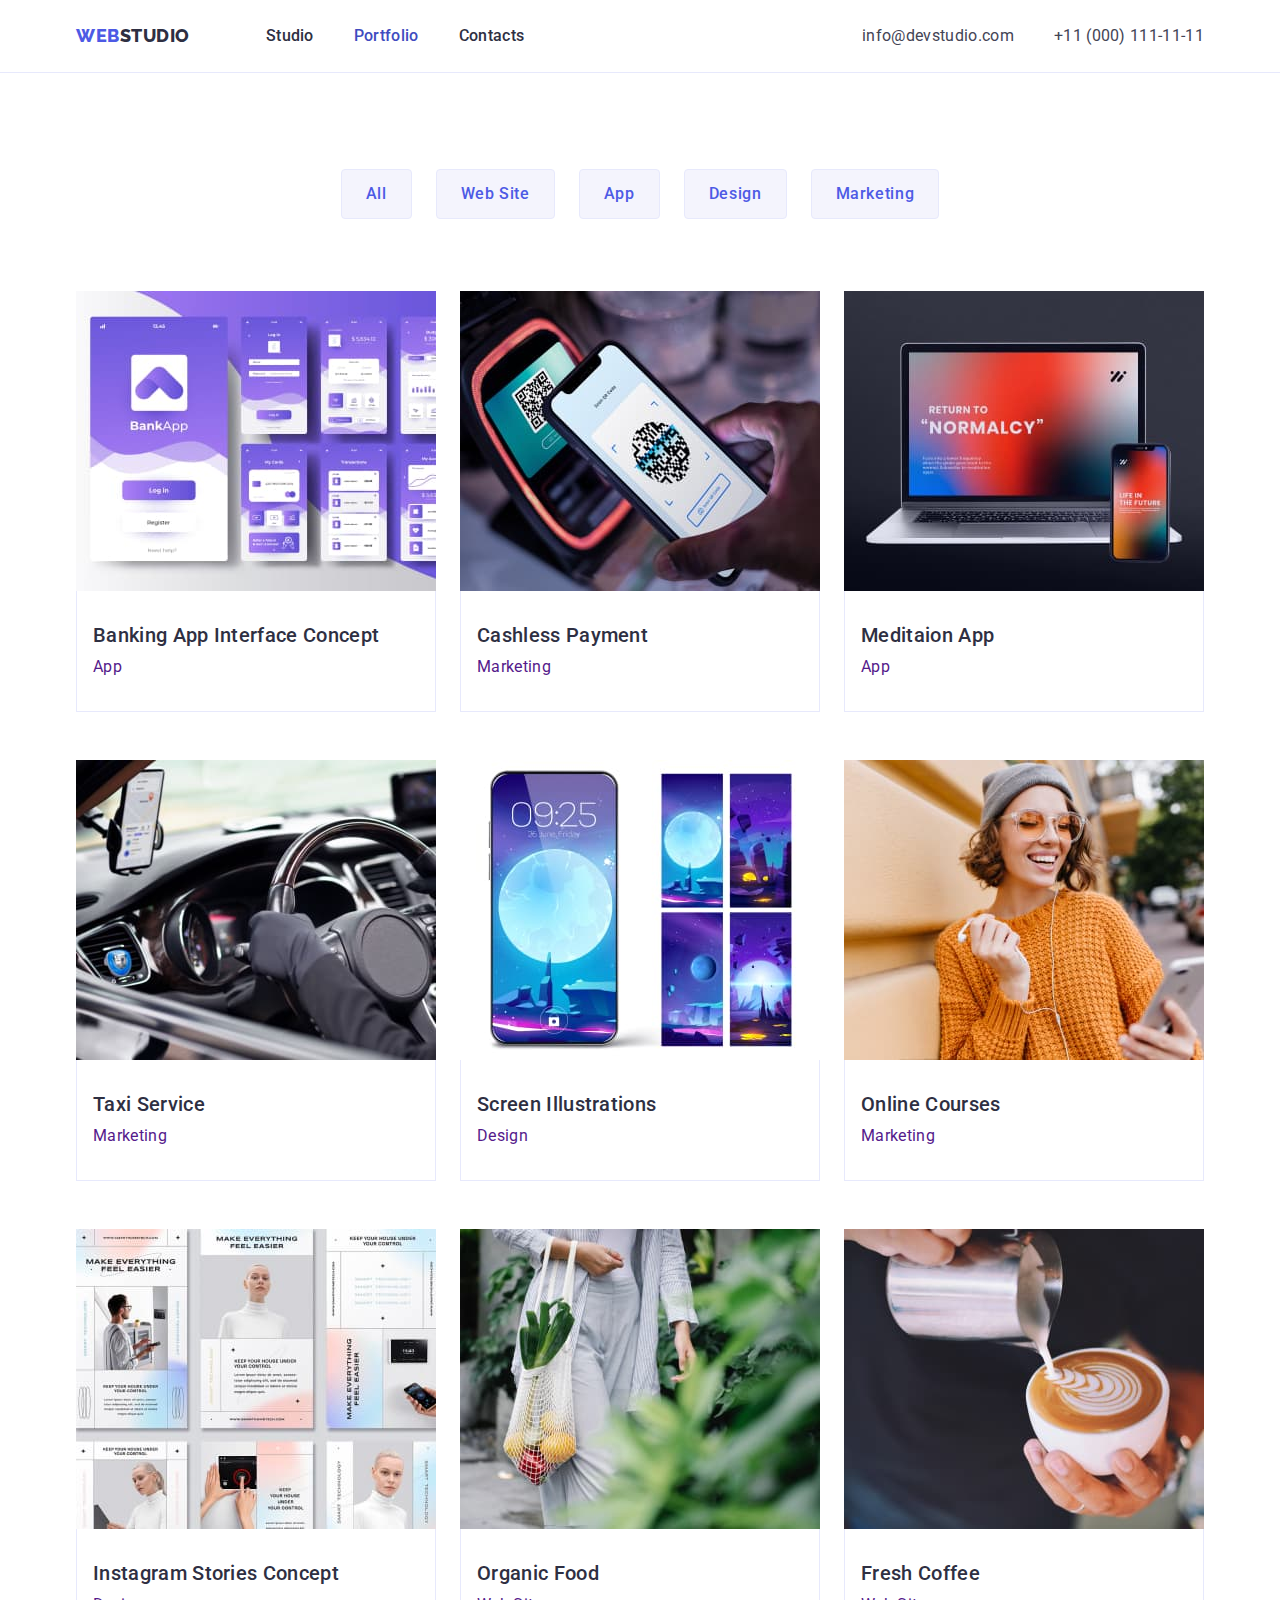
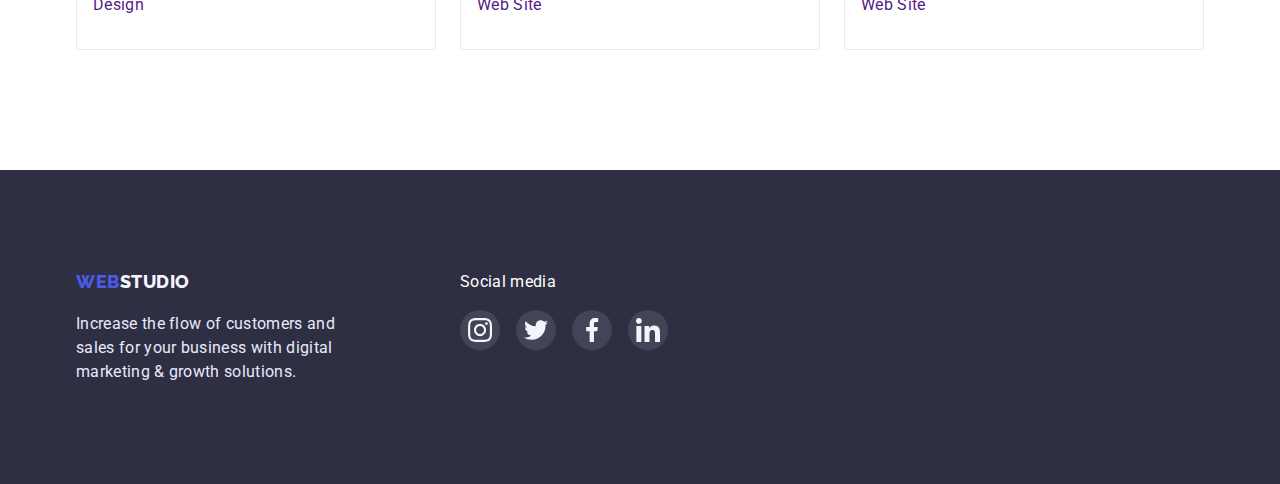
==== portfolio.html @ b34d24d1 "Initial commit" ====
<!DOCTYPE html>
<html lang="en">
  <head>
    <meta charset="UTF-8" />
    <meta http-equiv="X-UA-Compatible" content="IE=edge" />
    <meta name="viewport" content="width=device-width, initial-scale=1.0" />
    <title>Portfolio</title>
    <link rel="preconnect" href="https://fonts.googleapis.com" />
    <link rel="preconnect" href="https://fonts.gstatic.com" crossorigin />
    <link
      href="https://fonts.googleapis.com/css2?family=Raleway:wght@800&family=Roboto:wght@400;500;700&display=swap"
      rel="stylesheet"
    />
    <link
      rel="stylesheet"
      href="https://cdnjs.cloudflare.com/ajax/libs/modern-normalize/1.1.0/modern-normalize.min.css"
    />
    <link rel="stylesheet" href="./css/styles.css" />
  </head>
  <body>
    <!--HEADER-->
    <header class="header">
      <div class="container main-nav">
        <nav class="site-nav">
          <a href="./index.html" class="logotype"
            >Web<span class="studio-header">Studio</span></a
          >
          <ul class="site-nav">
            <li class="item">
              <a class="link" href="./index.html">Studio</a>
            </li>
            <li class="item">
              <a class="link current" href="./portfolio.html">Portfolio</a>
            </li>
            <li class="item">
              <a class="link" href="./index.html">Contacts</a>
            </li>
          </ul>
        </nav>
        <address>
          <ul class="contacts">
            <li class="item">
              <a href="mailto:info@devstudio.com" class="link"
                >info@devstudio.com</a
              >
            </li>
            <li class="item">
              <a href="tel:+110001111111" class="link">+11 (000) 111-11-11</a>
            </li>
          </ul>
        </address>
      </div>
    </header>
    <main>
      <!--PORTFOLIO-->
      <section class="section-portfolio">
        <div class="container">
          <h1 class="visually-hidden">Portfolio</h1>
          <ul class="portfolio-btn">
            <li>
              <button class="button secondary" type="button">All</button>
            </li>
            <li>
              <button class="button secondary" type="button">Web Site</button>
            </li>
            <li>
              <button class="button secondary" type="button">App</button>
            </li>
            <li>
              <button class="button secondary" type="button">Design</button>
            </li>
            <li>
              <button class="button secondary" type="button">Marketing</button>
            </li>
          </ul>
          <ul class="portfolio-illustrations">
            <li>
                <a href="" class="portfolio-illustration-link link"
                aria-label="link for Banking App Interface Concept"
                rel="noopener noreferer"
                target="_blank">
                <img
                  src="./images/portfolio-items/banking-app-interface-concept.jpg"
                  alt="Banking App Interface Concept"
                  width="360"
                />
                <div class="portfolio-border">
                  <h2 class="definition-portfolio">
                    Banking App Interface Concept
                  </h2>
                  <p class="portfolio-business">App</p>
                </div>
              </a>
            </li>
            <li>
              <a href="" class="portfolio-illustration-link link"
              aria-label="link for cashless-payment"
              rel="noopener noreferer"
              target="_blank">
                <img
                  src="./images/portfolio-items/cashless-payment.jpg"
                  alt="Banking App Interface Concept"
                  width="360"
                />
                <div class="portfolio-border">
                  <h2 class="definition-portfolio">Cashless Payment</h2>
                  <p class="portfolio-business">Marketing</p>
                </div>
              </a>
            </li>
            <li>
              <a href="" class="portfolio-illustration-link link"
              aria-label="link for Meditaion App"
              rel="noopener noreferer"
              target="_blank">
                <img
                  src="./images/portfolio-items/meditaion-app.jpg"
                  alt="Laptop and smartphone"
                  width="360"
                />
                <div class="portfolio-border">
                  <h2 class="definition-portfolio">Meditaion App</h2>
                  <p class="portfolio-business">App</p>
                </div>
              </a>
            </li>
            <li>
              <a href="" class="portfolio-illustration-link link"
              aria-label="link for Taxi Service"
              rel="noopener noreferer"
              target="_blank">
                <img
                src="./images/portfolio-items/taxi-service.jpg"
                alt="Smartphone inside taxi"
                width="360"
                />
                <div class="portfolio-border">
                  <h2 class="definition-portfolio">Taxi Service</h2>
                  <p class="portfolio-business">Marketing</p>
                </div>
              </a>
            </li>
            <li>
              <a href="" class="portfolio-illustration-link link"
              aria-label="link for Screen Illustrations"
              rel="noopener noreferer"
              target="_blank">
                <img
                src="./images/portfolio-items/screen-illustrations.jpg"
                alt="Images on screen"
                  width="360"
                />
                <div class="portfolio-border">
                  <h2 class="definition-portfolio">Screen Illustrations</h2>
                  <p class="portfolio-business">Design</p>
                </div>
              </a>
            </li>
            <li>
              <a href="" class="portfolio-illustration-link link"
              aria-label="link for Online Courses"
              rel="noopener noreferer"
              target="_blank">
                <img
                  src="./images/portfolio-items/online-courses.jpg"
                  alt="Girl looks at the smartphone"
                  width="360"
                />
                <div class="portfolio-border">
                  <h2 class="definition-portfolio">Online Courses</h2>
                  <p class="portfolio-business">Marketing</p>
                </div>
              </a>
            </li>
            <li>
              <a href="" class="portfolio-illustration-link link"
              aria-label="link for Instagram Stories Concept"
              rel="noopener noreferer"
              target="_blank">
                <img
                  src="./images/portfolio-items/instagram-stories-concept.jpg"
                  alt="Instagram Stories Concept"
                  width="360"
                />
                <div class="portfolio-border">
                  <h2 class="definition-portfolio">Instagram Stories Concept</h2>
                  <p class="portfolio-business">Design</p>
                </div>
              </a>
            </li>
            <li>
              <a href="" class="portfolio-illustration-link link"
              aria-label="link for web site Organic Food"
              rel="noopener noreferer"
              target="_blank">
                <img
                  src="./images/portfolio-items/organic-food.jpg"
                  alt="Vegetables in the bag"
                  width="360"
                />
                <div class="portfolio-border">
                  <h2 class="definition-portfolio">Organic Food</h2>
                  <p class="portfolio-business">Web Site</p>
                </div>
              </a>
            </li>
            <li>
              <a href="" class="portfolio-illustration-link link"
              aria-label="link for Fresh Coffee web site "
              rel="noopener noreferer"
              target="_blank">
                <img
                  src="./images/portfolio-items/fresh-coffee.jpg"
                  alt="Barista making fresh-coffee"
                  width="360"
                />
                <div class="portfolio-border">
                  <h2 class="definition-portfolio">Fresh Coffee</h2>
                  <p class="portfolio-business">Web Site</p>
                </div>
              </a>
            </li>
          </ul>
        </div>
      </section>
    </main>
    <!--FOOTER-->
    <footer class="footer">
      <div class="container-footer">
        <div>
          <a href="./index.html" class="logotype link"
            >Web<span class="studio-footer">Studio</span></a
          >
          <p class="text-footer">
            Increase the flow of customers and sales for your business with
            digital marketing & growth solutions.
          </p>
        </div>
        <div class="social-footer">
          <p class=>Social media</p>
          <ul class="social-list-footer">
            <li>
              <a
                href=""
                class="social-footer-link"
                aria-label="link for instagram"
                rel="noopener noreferer"
                target="_blank"
              >
                <svg class="social-footer-icon" width="24" height="24">
                  <use
                    href="./images/icons.svg/symbol-defs.svg#icon-instagram"
                  ></use>
                </svg>
              </a>
            </li>
            <li class="social-list-item">
              <a
                href=""
                class="social-footer-link"
                aria-label="link for twitter"
                rel="noopener noreferer"
                target="_blank"
              >
                <svg width="24" height="24">
                  <use
                    href="./images/icons.svg/symbol-defs.svg#icon-twitter"
                  ></use>
                </svg>
              </a>
            </li>
            <li class="social-list-item">
              <a
                href=""
                class="social-footer-link"
                aria-label="link for facebook"
                rel="noopener noreferer"
                target="_blank"
              >
                <svg class="social-list-icon" width="24" height="24">
                  <use
                    href="./images/icons.svg/symbol-defs.svg#icon-facebook"
                  ></use>
                </svg>
              </a>
            </li>
            <li class="social-list-item">
              <a
                href=""
                class="social-footer-link"
                aria-label="link for linkedin"
                rel="noopener noreferer"
                target="_blank"
              >
                <svg class="social-list-icon" width="24" height="24">
                  <use
                    href="./images/icons.svg/symbol-defs.svg#icon-linkedin"
                  ></use>
                </svg>
              </a>
            </li>
          </ul>
        </div>
      </div>
    </footer>
  </body>
</html>
---- css/styles.css ----
:root {
  --text-color: #434455;
  --dark-color: #2e2f42;
  --pressed-state-color: #404bbf;
  --primary-brand-color: #4d5ae5;
  --accent-color: #e7e9fc;
  --white-color: #ffffff;
  --light-color: #f4f4fd;
  --green-color: #31d0aa;
  --lightslate-color: #8e8f99;
}

html {
  box-sizing: border-box;
}

*,
*::before,
*::after {
  box-sizing: inherit;
}

body {
  font-family: "Roboto", sans-serif;
  font-size: 16px;
  letter-spacing: 0.02em;
  line-height: 1.5;
  color: var(--text-color);
  background-color: var(--white-color);
}

.link {
  text-decoration: none;
}

ul {
  list-style: none;
  margin-top: 0;
  margin-bottom: 0;
}

p {
  margin-top: 0;
  margin-bottom: 0;
}

h1 {
  margin: 0;
}

img {
  display: block;
  max-width: 100%;
  height: auto;
}

.visually-hidden {
  position: absolute;
  width: 1px;
  height: 1px;
  margin: -1px;
  border: 0;
  padding: 0;

  white-space: nowrap;
  clip-path: inset(100%);
  clip: rect(0 0 0 0);
  overflow: hidden;
}

.container {
  margin-right: auto;
  margin-left: auto;
  width: 1158px;
  padding-left: 15px;
  padding-right: 15px;
}

.section {
  padding-top: 120px;
  padding-bottom: 120px;
}

/*HEADER*/
.header {
  border-bottom: 1px solid #e7e9fc;
}

.main-nav {
  display: flex;
  align-items: center;
  justify-content: space-between;
}

.logotype {
  display: flex;
  align-items: center;
  margin-right: 76px;
  font-family: "Raleway", sans-serif;
  font-weight: 800;
  font-size: 18px;
  line-height: 1.33;
  letter-spacing: 0.03em;
  text-transform: uppercase;
  color: var(--primary-brand-color);
  text-decoration: none;
}

.studio-header {
  color: var(--dark-color);
}
.site-nav {
  display: flex;
  padding: 0;
}

.site-nav .link {
  padding: 24px 0;
  display: block;
  color: var(--dark-color);
  font-weight: 500;
}

.site-nav .item + .item {
  margin-left: 40px;
}

.site-nav .link:hover,
.site-nav .link:focus,
.site-nav .link.current,
.contacts .link:hover,
.contacts .link:focus {
  color: var(--pressed-state-color);
}

.contacts {
  padding: 0;
  display: flex;
  margin-left: auto;
}

.contacts .item + .item {
  margin-left: 40px;
}

.contacts .link {
  font-style: normal;
  color: var(--text-color);
}

/*HERO*/

.overlay {
  text-align: center;
  padding-top: 188px;
  padding-bottom: 188px;
  max-width: 1440px;
  height: 600px;
  margin: 0 auto;
  outline: 1px solid transparent;
  background-image: linear-gradient(
      to right,
      rgba(46, 47, 66, 0.7),
      rgba(46, 47, 66, 0.7)
    ),
    url(../images/hero-background.jpg);
  background-repeat: no-repeat;
  background-position: center;
  background-size: cover;
  background-color: var(--dark-color);
}

.main-title {
  display: inline-block;
  max-width: 496px;
  font-size: 56px;
  line-height: 1.07;
  color: var(--white-color);
  margin-bottom: 48px;
}

.button {
  display: flex;
  align-items: center;
  margin-right: auto;
  margin-left: auto;
  border-radius: 4px;
  font-weight: 500;
  line-height: 1.5;
  letter-spacing: 0.04em;
  text-align: center;
  border: 1px solid transparent;
  cursor: pointer;
}

.button.primary {
  padding: 16px 32px;
  box-shadow: 0px 4px 4px rgba(0, 0, 0, 0.15);
  color: var(--white-color);
  background: var(--primary-brand-color);
}

.button.primary:hover,
.button.primary:focus {
  background: var(--pressed-state-color);
}

.button.secondary {
  padding: 12px 24px;
  border: 1px solid var(--accent-color);
  color: var(--primary-brand-color);
  background: var(--light-color);
  border-color: var(--accent-color);
}

.button.secondary:hover,
.button.secondary:focus {
  color: var(--white-color);
  background: var(--pressed-state-color);
  border: 1px solid transparent;
  box-shadow: 0px 3px 1px rgba(0, 0, 0, 0.1), 0px 2px 1px rgba(0, 0, 0, 0.08),
    0px 2px 2px rgba(0, 0, 0, 0.12);
}

/*GOALS, GOALS ILLUSTRATIONS, TEAM PHOTO*/

.section-goals {
  padding-top: 120px;
  padding-bottom: 0;
}
.goals-ul {
  display: flex;
  padding-left: 0;
  gap: 24px;
}

.goals-item {
  flex-basis: 264px;
}

.goals-box {
  display: flex;
  margin-bottom: 8px;
  width: 264px;
  height: 112px;
  background: #f4f4fd;
  border-radius: 4px;
  align-items: center;
  justify-content: center;
}

.antenna-icon {
  width: 60px;
  height: 64px;
}

.subtitle {
  margin: 0 0 72px 0;
  font-size: 36px;
  line-height: 1.11;
  text-transform: capitalize;
  color: var(--dark-color);
  text-align: center;
}

.definition {
  margin: 32px 0 8px;
  font-weight: 500;
  font-size: 20px;
  line-height: 1.2;
  color: var(--dark-color);
}

.goals-ul .definition {
  margin: 0 0 8px;
}

.goals-illustrations,
.team-photoes {
  padding: 0;
  margin: 0;
  display: flex;
  gap: 24px;
}

.teamphotoes-bgr {
  background-color: var(--light-color);
}

.team-photoes .definition {
  text-align: center;
}

.team-photoes p {
  text-align: center;
}

.teamphotoes-li {
  background-color: var(--white-color);
  box-shadow: 0px 1px 6px rgba(46, 47, 66, 0.08),
    0px 1px 1px rgba(46, 47, 66, 0.16), 0px 2px 1px rgba(46, 47, 66, 0.08);
  border-radius: 0px 0px 4px 4px;
}

.social-list {
  display: flex;
  align-items: center;
  justify-content: center;
  gap: 24px;
  padding: 0;
  margin: 8px 0 32px;
}

.social-list-link {
  width: 40px;
  height: 40px;
  border-radius: 50%;

  background: var(--primary-brand-color);
  padding: 0;
  display: flex;
  align-items: center;
  justify-content: center;
}

.social-list-icon {
  fill: currentColor;
}

.social-list-link:hover,
.social-list-link:focus {
  background-color: var(--pressed-state-color);
}

/*PORTFOLIO*/

.section-portfolio {
  padding-top: 96px;
  padding-bottom: 120px;
}

.portfolio-btn {
  display: flex;
  align-items: center;
  justify-content: center;
  gap: 24px;
  margin-bottom: 72px;
  padding: 0;
}

.portfolio-illustrations {
  display: flex;
  flex-wrap: wrap;
  row-gap: 48px;
  column-gap: 24px;
  margin: o;
  padding: 0;
}

.portfolio-illustration-link {
  display: block;
}

.portfolio-illustration-link:hover {
  box-shadow: 0px 1px 6px rgba(46, 47, 66, 0.08),
    0px 1px 1px rgba(46, 47, 66, 0.16), 0px 2px 1px rgba(46, 47, 66, 0.08);
}

.portfolio-border {
  display: flex;
  flex-direction: column;
  border-right: 1px solid var(--accent-color);
  border-bottom: 1px solid var(--accent-color);
  border-left: 1px solid var(--accent-color);
}

.definition-portfolio {
  font-weight: 500;
  font-size: 20px;
  line-height: 1.2;
  color: var(--dark-color);
  margin-top: 32px;
  margin-right: auto;
  margin-bottom: 8px;
  margin-left: 16px;
}

.portfolio-business {
  margin-left: 16px;
  margin-bottom: 32px;
  margin-right: auto;
}

/**CUSTOMERS**/

.customers-list {
  display: flex;
  align-items: center;
  justify-content: center;
  gap: 24px;
}

.customer-link {
  display: flex;
  align-items: center;
  justify-content: center;
  width: 168px;
  height: 88px;
  border: 1px solid var(--lightslate-color);
  border-radius: 4px;
}
.customer-icon {
  fill: var(--lightslate-color);
}
.customer-link:hover,
.customer-link:focus {
  border-color: var(--pressed-state-color);
}

.customer-link:hover .customer-icon,
.customer-link:focus .customer-icon {
  fill: var(--pressed-state-color);
}
/*FOOTER*/

.footer {
  display: flex;
  background: var(--dark-color);
  padding-top: 100px;
  padding-bottom: 100px;
}

.container-footer {
  display: flex;
  margin-right: auto;
  margin-left: auto;
  width: 1158px;
  padding-left: 15px;
  padding-right: 15px;
  gap: 120px;
}

.footer .logotype {
  margin-right: 0;
}

.studio-footer {
  color: var(--light-color);
}

.text-footer {
  max-width: 264px;
  color: var(--accent-color);
  margin-top: 18px;
}

.social-footer {
  color: var(--white-color);
}

.social-list-footer {
  display: flex;
  align-items: center;
  justify-content: center;
  margin-top: 16px;
  gap: 16px;
  padding: 0;
}

.social-footer-link {
  display: flex;
  width: 40px;
  height: 40px;
  border-radius: 50%;
  background: var(--text-color);
  align-items: center;
  justify-content: center;
  fill: var(--light-color);
  opacity: 0, 1;
}

.social-footer-icon {
  fill: currentColor;
}

.social-footer-link:hover,
.social-footer-link:focus {
  background: var(--green-color);
}
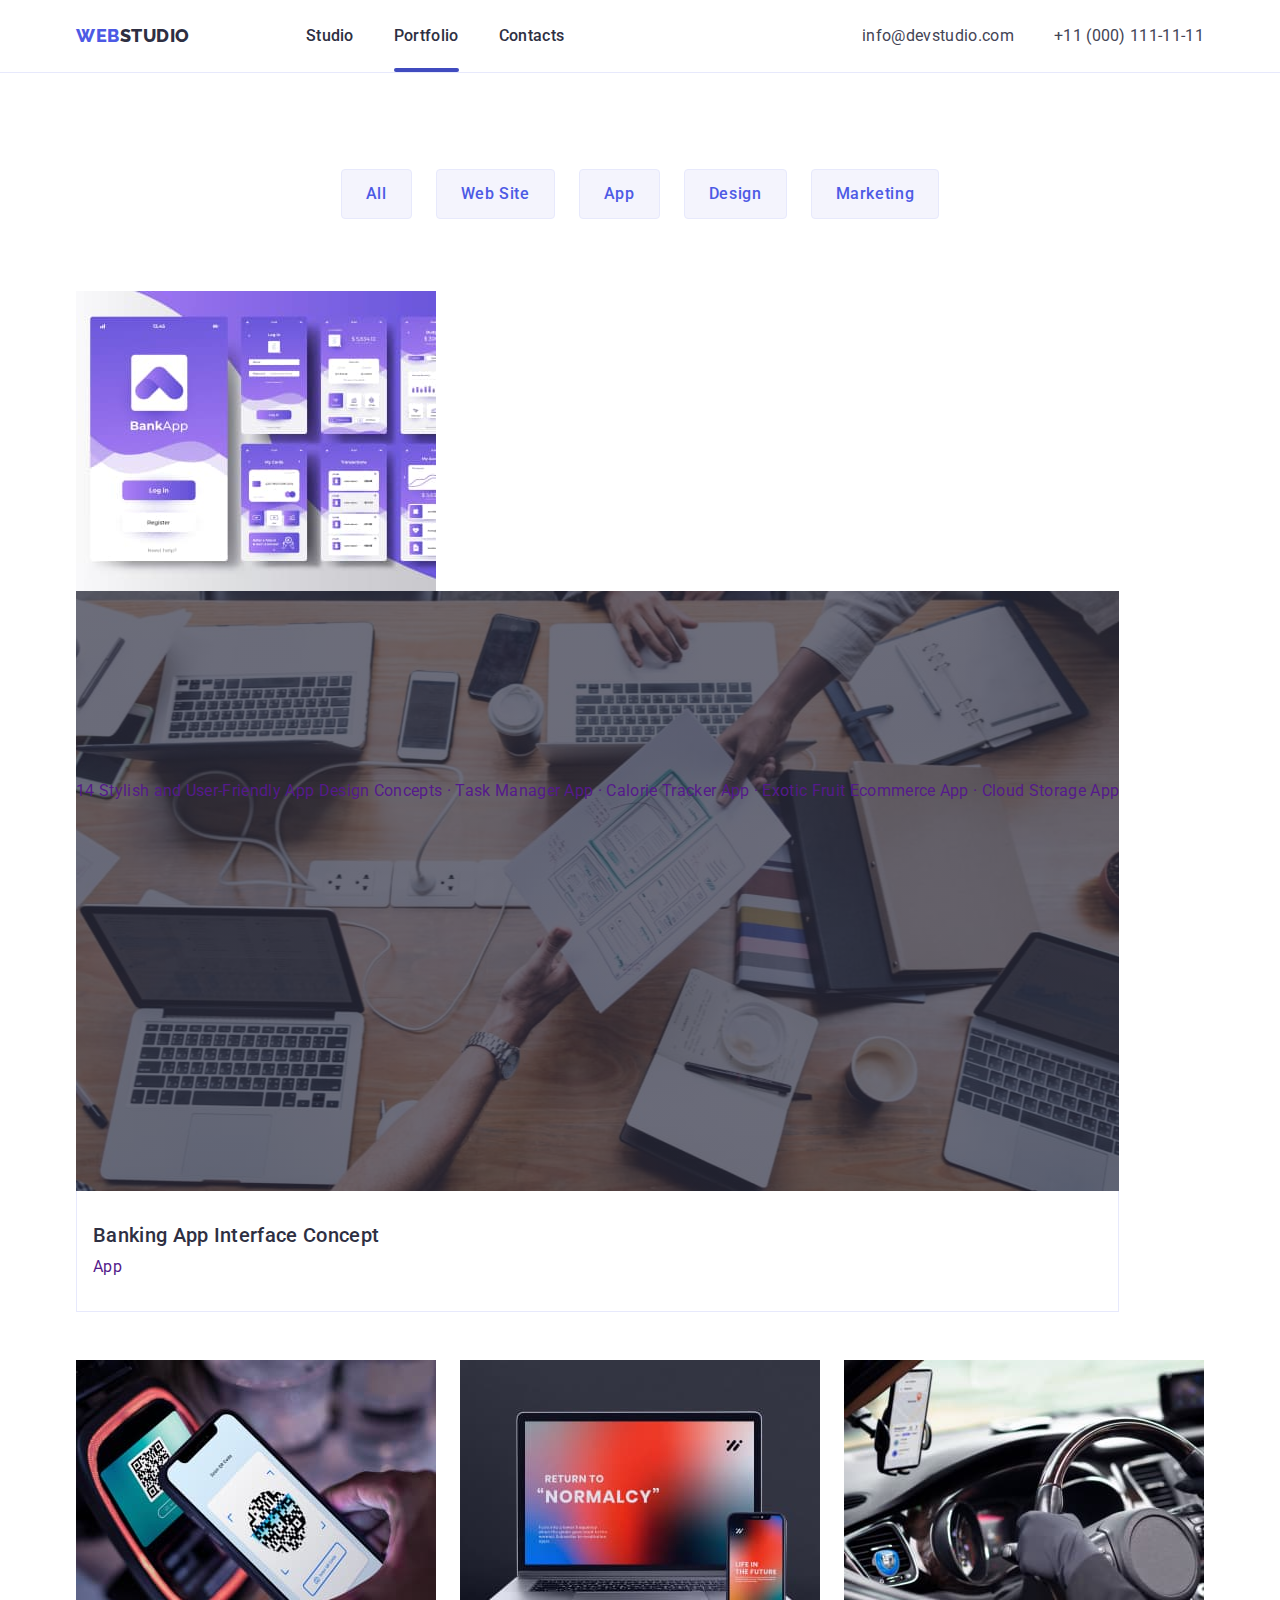
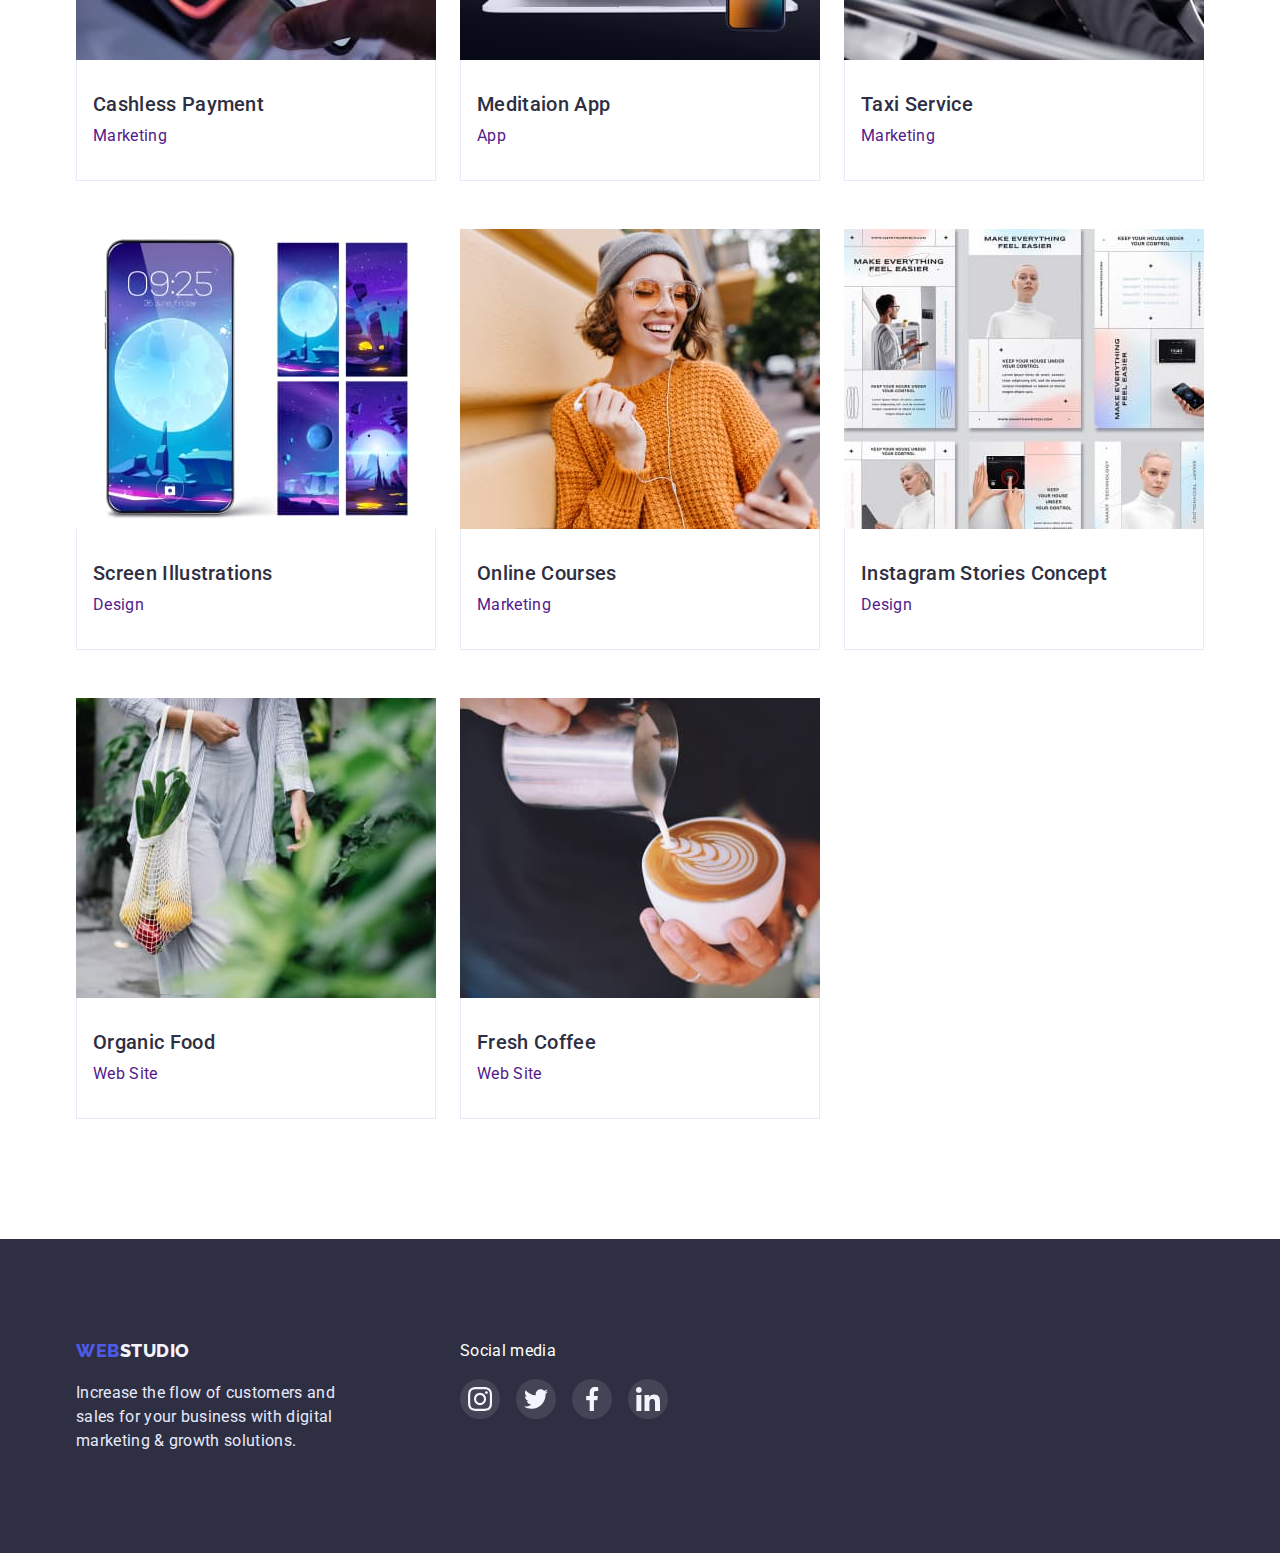
==== commit 65ecda3c: "HW5-2day" ====
--- a/portfolio.html
+++ b/portfolio.html
@@ -29,7 +29,7 @@
             <li class="item">
               <a class="link" href="./index.html">Studio</a>
             </li>
-            <li class="item">
+            <li class="portfolio-item item">
               <a class="link current" href="./portfolio.html">Portfolio</a>
             </li>
             <li class="item">
@@ -75,15 +75,27 @@
           </ul>
           <ul class="portfolio-illustrations">
             <li>
-                <a href="" class="portfolio-illustration-link link"
+              <a
+                href=""
+                class="portfolio-illustration-link link"
                 aria-label="link for Banking App Interface Concept"
                 rel="noopener noreferer"
-                target="_blank">
-                <img
-                  src="./images/portfolio-items/banking-app-interface-concept.jpg"
-                  alt="Banking App Interface Concept"
-                  width="360"
-                />
+                target="_blank"
+              >
+                <div class="portfolio-image">
+                  <img
+                    src="./images/portfolio-items/banking-app-interface-concept.jpg"
+                    alt="Banking App Interface Concept"
+                    width="360"
+                  />
+                </div>
+                <div class="overlay">
+                  <p class="text-overlay">
+                    14 Stylish and User-Friendly App Design Concepts · Task
+                    Manager App · Calorie Tracker App · Exotic Fruit Ecommerce
+                    App · Cloud Storage App
+                  </p>
+                </div>
                 <div class="portfolio-border">
                   <h2 class="definition-portfolio">
                     Banking App Interface Concept
@@ -93,10 +105,13 @@
               </a>
             </li>
             <li>
-              <a href="" class="portfolio-illustration-link link"
-              aria-label="link for cashless-payment"
-              rel="noopener noreferer"
-              target="_blank">
+              <a
+                href=""
+                class="portfolio-illustration-link link"
+                aria-label="link for cashless payment"
+                rel="noopener noreferer"
+                target="_blank"
+              >
                 <img
                   src="./images/portfolio-items/cashless-payment.jpg"
                   alt="Banking App Interface Concept"
@@ -109,10 +124,13 @@
               </a>
             </li>
             <li>
-              <a href="" class="portfolio-illustration-link link"
-              aria-label="link for Meditaion App"
-              rel="noopener noreferer"
-              target="_blank">
+              <a
+                href=""
+                class="portfolio-illustration-link link"
+                aria-label="link for Meditaion App"
+                rel="noopener noreferer"
+                target="_blank"
+              >
                 <img
                   src="./images/portfolio-items/meditaion-app.jpg"
                   alt="Laptop and smartphone"
@@ -125,14 +143,17 @@
               </a>
             </li>
             <li>
-              <a href="" class="portfolio-illustration-link link"
-              aria-label="link for Taxi Service"
-              rel="noopener noreferer"
-              target="_blank">
-                <img
-                src="./images/portfolio-items/taxi-service.jpg"
-                alt="Smartphone inside taxi"
-                width="360"
+              <a
+                href=""
+                class="portfolio-illustration-link link"
+                aria-label="link for Taxi Service"
+                rel="noopener noreferer"
+                target="_blank"
+              >
+                <img
+                  src="./images/portfolio-items/taxi-service.jpg"
+                  alt="Smartphone inside taxi"
+                  width="360"
                 />
                 <div class="portfolio-border">
                   <h2 class="definition-portfolio">Taxi Service</h2>
@@ -141,13 +162,16 @@
               </a>
             </li>
             <li>
-              <a href="" class="portfolio-illustration-link link"
-              aria-label="link for Screen Illustrations"
-              rel="noopener noreferer"
-              target="_blank">
-                <img
-                src="./images/portfolio-items/screen-illustrations.jpg"
-                alt="Images on screen"
+              <a
+                href=""
+                class="portfolio-illustration-link link"
+                aria-label="link for Screen Illustrations"
+                rel="noopener noreferer"
+                target="_blank"
+              >
+                <img
+                  src="./images/portfolio-items/screen-illustrations.jpg"
+                  alt="Images on screen"
                   width="360"
                 />
                 <div class="portfolio-border">
@@ -157,10 +181,13 @@
               </a>
             </li>
             <li>
-              <a href="" class="portfolio-illustration-link link"
-              aria-label="link for Online Courses"
-              rel="noopener noreferer"
-              target="_blank">
+              <a
+                href=""
+                class="portfolio-illustration-link link"
+                aria-label="link for Online Courses"
+                rel="noopener noreferer"
+                target="_blank"
+              >
                 <img
                   src="./images/portfolio-items/online-courses.jpg"
                   alt="Girl looks at the smartphone"
@@ -173,26 +200,34 @@
               </a>
             </li>
             <li>
-              <a href="" class="portfolio-illustration-link link"
-              aria-label="link for Instagram Stories Concept"
-              rel="noopener noreferer"
-              target="_blank">
+              <a
+                href=""
+                class="portfolio-illustration-link link"
+                aria-label="link for Instagram Stories Concept"
+                rel="noopener noreferer"
+                target="_blank"
+              >
                 <img
                   src="./images/portfolio-items/instagram-stories-concept.jpg"
                   alt="Instagram Stories Concept"
                   width="360"
                 />
                 <div class="portfolio-border">
-                  <h2 class="definition-portfolio">Instagram Stories Concept</h2>
+                  <h2 class="definition-portfolio">
+                    Instagram Stories Concept
+                  </h2>
                   <p class="portfolio-business">Design</p>
                 </div>
               </a>
             </li>
             <li>
-              <a href="" class="portfolio-illustration-link link"
-              aria-label="link for web site Organic Food"
-              rel="noopener noreferer"
-              target="_blank">
+              <a
+                href=""
+                class="portfolio-illustration-link link"
+                aria-label="link for web site Organic Food"
+                rel="noopener noreferer"
+                target="_blank"
+              >
                 <img
                   src="./images/portfolio-items/organic-food.jpg"
                   alt="Vegetables in the bag"
@@ -205,10 +240,13 @@
               </a>
             </li>
             <li>
-              <a href="" class="portfolio-illustration-link link"
-              aria-label="link for Fresh Coffee web site "
-              rel="noopener noreferer"
-              target="_blank">
+              <a
+                href=""
+                class="portfolio-illustration-link link"
+                aria-label="link for Fresh Coffee web site "
+                rel="noopener noreferer"
+                target="_blank"
+              >
                 <img
                   src="./images/portfolio-items/fresh-coffee.jpg"
                   alt="Barista making fresh-coffee"
@@ -237,7 +275,7 @@
           </p>
         </div>
         <div class="social-footer">
-          <p class=>Social media</p>
+          <p>Social media</p>
           <ul class="social-list-footer">
             <li>
               <a
--- a/css/styles.css
+++ b/css/styles.css
@@ -8,6 +8,9 @@
   --light-color: #f4f4fd;
   --green-color: #31d0aa;
   --lightslate-color: #8e8f99;
+  --modal-background-color: #fcfcfc;
+  --transition-time: 250ms;
+  --cubic: cubic-bezier(0.4, 0, 0.2, 1);
 }
 
 html {
@@ -109,9 +112,27 @@
 .studio-header {
   color: var(--dark-color);
 }
+
+.studio-item,
+.portfolio-item {
+  position: relative;
+}
+
+.studio-item::after,
+.portfolio-item::after {
+  position: absolute;
+  content: "";
+  width: 100%;
+  height: 4px;
+  left: 0;
+  bottom: 0;
+  display: block;
+  background-color: var(--pressed-state-color);
+  border-radius: 2px;
+}
+
 .site-nav {
   display: flex;
-  padding: 0;
 }
 
 .site-nav .link {
@@ -119,6 +140,8 @@
   display: block;
   color: var(--dark-color);
   font-weight: 500;
+
+  transition: color var(--transition-time) var(--cubic);
 }
 
 .site-nav .item + .item {
@@ -127,7 +150,6 @@
 
 .site-nav .link:hover,
 .site-nav .link:focus,
-.site-nav .link.current,
 .contacts .link:hover,
 .contacts .link:focus {
   color: var(--pressed-state-color);
@@ -146,6 +168,8 @@
 .contacts .link {
   font-style: normal;
   color: var(--text-color);
+
+  transition: color var(--transition-time) var(--cubic);
 }
 
 /*HERO*/
@@ -197,26 +221,33 @@
   padding: 16px 32px;
   box-shadow: 0px 4px 4px rgba(0, 0, 0, 0.15);
   color: var(--white-color);
-  background: var(--primary-brand-color);
+  background-color: var(--primary-brand-color);
+
+  transition: background-color var(--transition-time) var(--cubic);
 }
 
 .button.primary:hover,
 .button.primary:focus {
-  background: var(--pressed-state-color);
+  background-color: var(--pressed-state-color);
 }
 
 .button.secondary {
   padding: 12px 24px;
   border: 1px solid var(--accent-color);
   color: var(--primary-brand-color);
-  background: var(--light-color);
+  background-color: var(--light-color);
   border-color: var(--accent-color);
+
+  transition: color var(--transition-time) var(--cubic),
+    background-color var(--transition-time) var(--cubic),
+    border var(--transition-time) var(--cubic),
+    box-shadow var(--transition-time) var(--cubic);
 }
 
 .button.secondary:hover,
 .button.secondary:focus {
   color: var(--white-color);
-  background: var(--pressed-state-color);
+  background-color: var(--pressed-state-color);
   border: 1px solid transparent;
   box-shadow: 0px 3px 1px rgba(0, 0, 0, 0.1), 0px 2px 1px rgba(0, 0, 0, 0.08),
     0px 2px 2px rgba(0, 0, 0, 0.12);
@@ -321,6 +352,8 @@
   display: flex;
   align-items: center;
   justify-content: center;
+
+  transform: background-color var(--transition-time) var(--cubic);
 }
 
 .social-list-icon {
@@ -357,8 +390,21 @@
   padding: 0;
 }
 
+.portfolio-image {
+
+
+}
+
+.overlay {
+  top: 0;
+  left: 0;
+
+}
+
 .portfolio-illustration-link {
   display: block;
+
+  transform: box-shadow var(--transition-time) var(--cubic);
 }
 
 .portfolio-illustration-link:hover {
@@ -408,10 +454,16 @@
   height: 88px;
   border: 1px solid var(--lightslate-color);
   border-radius: 4px;
-}
+
+  transform: border-color var(--transition-time) var(--cubic);
+}
+
 .customer-icon {
   fill: var(--lightslate-color);
-}
+
+  transform: fill var(--transition-time) var(--cubic);
+}
+
 .customer-link:hover,
 .customer-link:focus {
   border-color: var(--pressed-state-color);
@@ -475,8 +527,8 @@
   background: var(--text-color);
   align-items: center;
   justify-content: center;
-  fill: var(--light-color);
-  opacity: 0, 1;
+  background-color: rgba(255, 255, 255, 0.1);
+  transform: background-color var(--transition-time) var(--cubic);
 }
 
 .social-footer-icon {
@@ -485,5 +537,58 @@
 
 .social-footer-link:hover,
 .social-footer-link:focus {
-  background: var(--green-color);
-}
+  background-color: var(--green-color);
+}
+
+.backdrop {
+  position: fixed;
+  top: 0;
+  left: 0;
+  width: 100%;
+  height: 100%;
+  background: rgba(46, 47, 66, 0.4);
+  transform: ;
+}
+
+.backdrop.is-hidden {
+  visibility: hidden;
+  opacity: 0;
+  pointer-events: none;
+}
+
+.modal {
+  position: absolute;
+  top: 50%;
+  left: 50%;
+  transform: translate(-50%, -50%);
+  display: flex;
+
+  width: 408px;
+  height: 576px;
+
+  background: var(--modal-background-color);
+  box-shadow: 0px 1px 1px rgba(0, 0, 0, 0.14), 0px 1px 3px rgba(0, 0, 0, 0.12),
+    0px 2px 1px rgba(0, 0, 0, 0.2);
+  border-radius: 4px;
+}
+
+.modal-button {
+  position: absolute;
+  top: 24px;
+  right: 24px;
+  cursor: pointer;
+  background: #e7e9fc;
+  border-radius: 50%;
+  border: 1px solid rgba(0, 0, 0, 0.1);
+}
+
+.close-icon {
+  display: inline-block;
+  align-items: center;
+  justify-content: center;
+}
+
+@keyframes changeScaleOpacity {
+  scale
+  opacity
+}
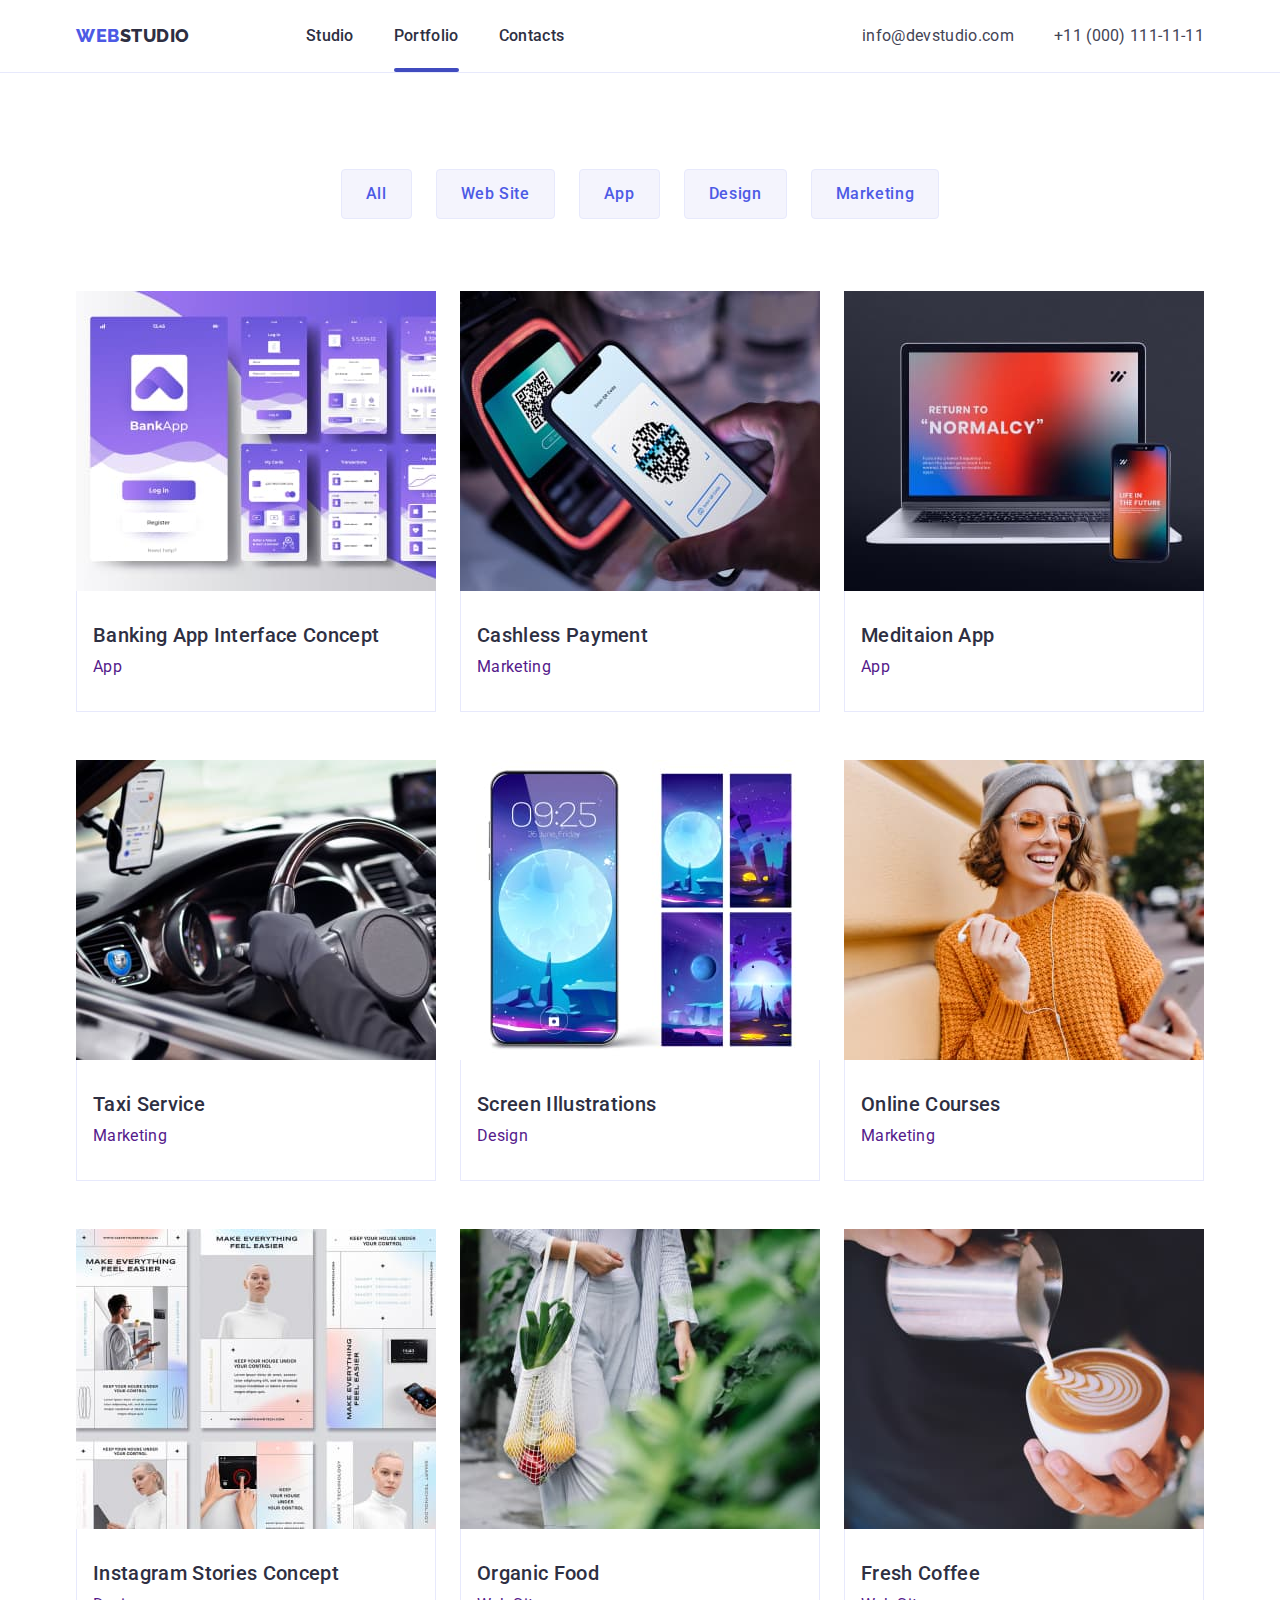
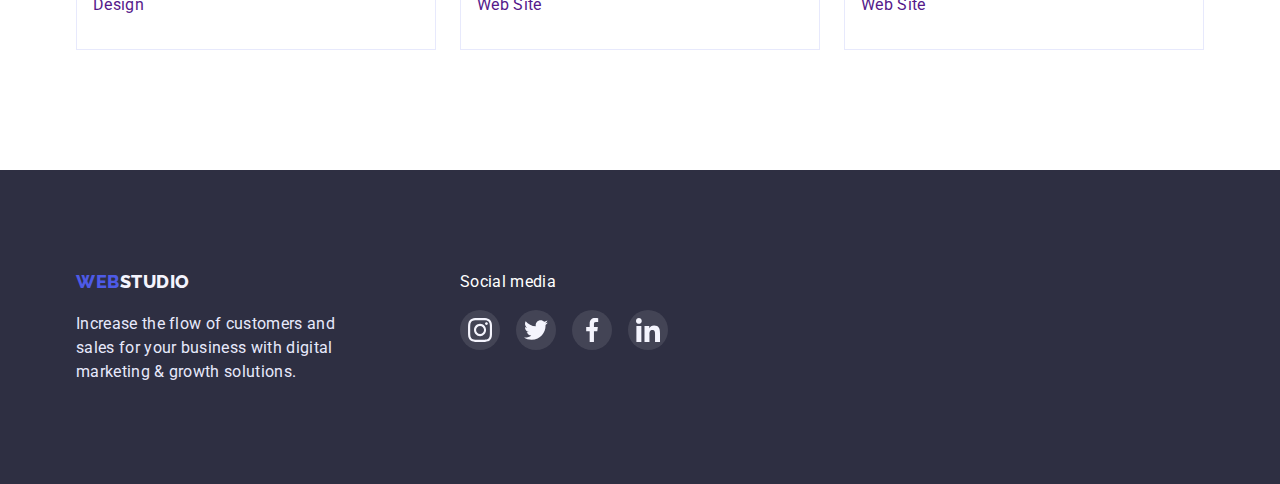
==== commit d7d776a3: "HW5" ====
--- a/portfolio.html
+++ b/portfolio.html
@@ -88,9 +88,7 @@
                     alt="Banking App Interface Concept"
                     width="360"
                   />
-                </div>
-                <div class="overlay">
-                  <p class="text-overlay">
+                  <p class="overlay-portfolio">
                     14 Stylish and User-Friendly App Design Concepts · Task
                     Manager App · Calorie Tracker App · Exotic Fruit Ecommerce
                     App · Cloud Storage App
--- a/css/styles.css
+++ b/css/styles.css
@@ -391,14 +391,23 @@
 }
 
 .portfolio-image {
-
-
-}
-
-.overlay {
+  position: relative;
+  max-width: 360px;
+  max-height: 300px;
+  overflow: hidden;
+}
+
+.overlay-portfolio {
+  position: absolute;
   top: 0;
   left: 0;
-
+  width: 100%;
+  height: 100%;
+  padding: 40px 32px 0 32px;
+  color: var(--light-color);
+  background-color: var(--primary-brand-color);
+  transform: translateY(101%);
+  transition: transform var(--transition-time) var(--cubic);
 }
 
 .portfolio-illustration-link {
@@ -410,6 +419,11 @@
 .portfolio-illustration-link:hover {
   box-shadow: 0px 1px 6px rgba(46, 47, 66, 0.08),
     0px 1px 1px rgba(46, 47, 66, 0.16), 0px 2px 1px rgba(46, 47, 66, 0.08);
+}
+
+.portfolio-illustration-link:hover .overlay-portfolio,
+.portfolio-illustration-link:hover .overlay-portfolio {
+  transform: translateY(0);
 }
 
 .portfolio-border {
@@ -547,7 +561,6 @@
   width: 100%;
   height: 100%;
   background: rgba(46, 47, 66, 0.4);
-  transform: ;
 }
 
 .backdrop.is-hidden {
@@ -588,7 +601,7 @@
   justify-content: center;
 }
 
-@keyframes changeScaleOpacity {
+/*@keyframes changeScaleOpacity {
   scale
   opacity
-}
+}*/
